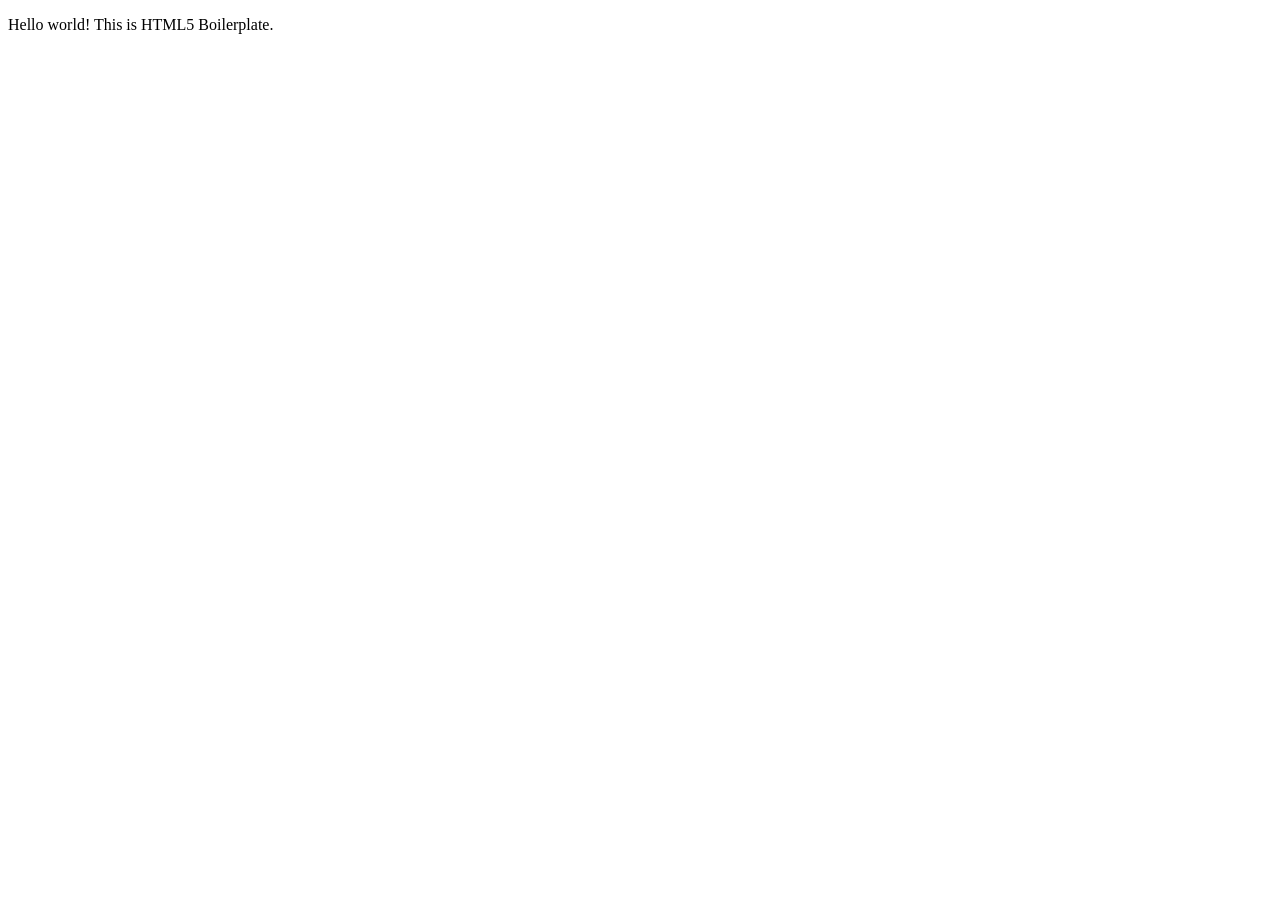
==== index.html @ 66873d32 "Initial" ====
<!doctype html>
<html class="no-js" lang="">

<head>
  <meta charset="utf-8">
  <meta name="viewport" content="width=device-width, initial-scale=1">
  <title></title>
  <link rel="stylesheet" href="css/style.css">
  <meta name="description" content="">

  <meta property="og:title" content="">
  <meta property="og:type" content="">
  <meta property="og:url" content="">
  <meta property="og:image" content="">
  <meta property="og:image:alt" content="">

  <link rel="icon" href="/favicon.ico" sizes="any">
  <link rel="icon" href="/icon.svg" type="image/svg+xml">
  <link rel="apple-touch-icon" href="icon.png">

  <link rel="manifest" href="site.webmanifest">
  <meta name="theme-color" content="#fafafa">
</head>

<body>

  <!-- Add your site or application content here -->
  <p>Hello world! This is HTML5 Boilerplate.</p>
  <script src="js/app.js"></script>

</body>

</html>
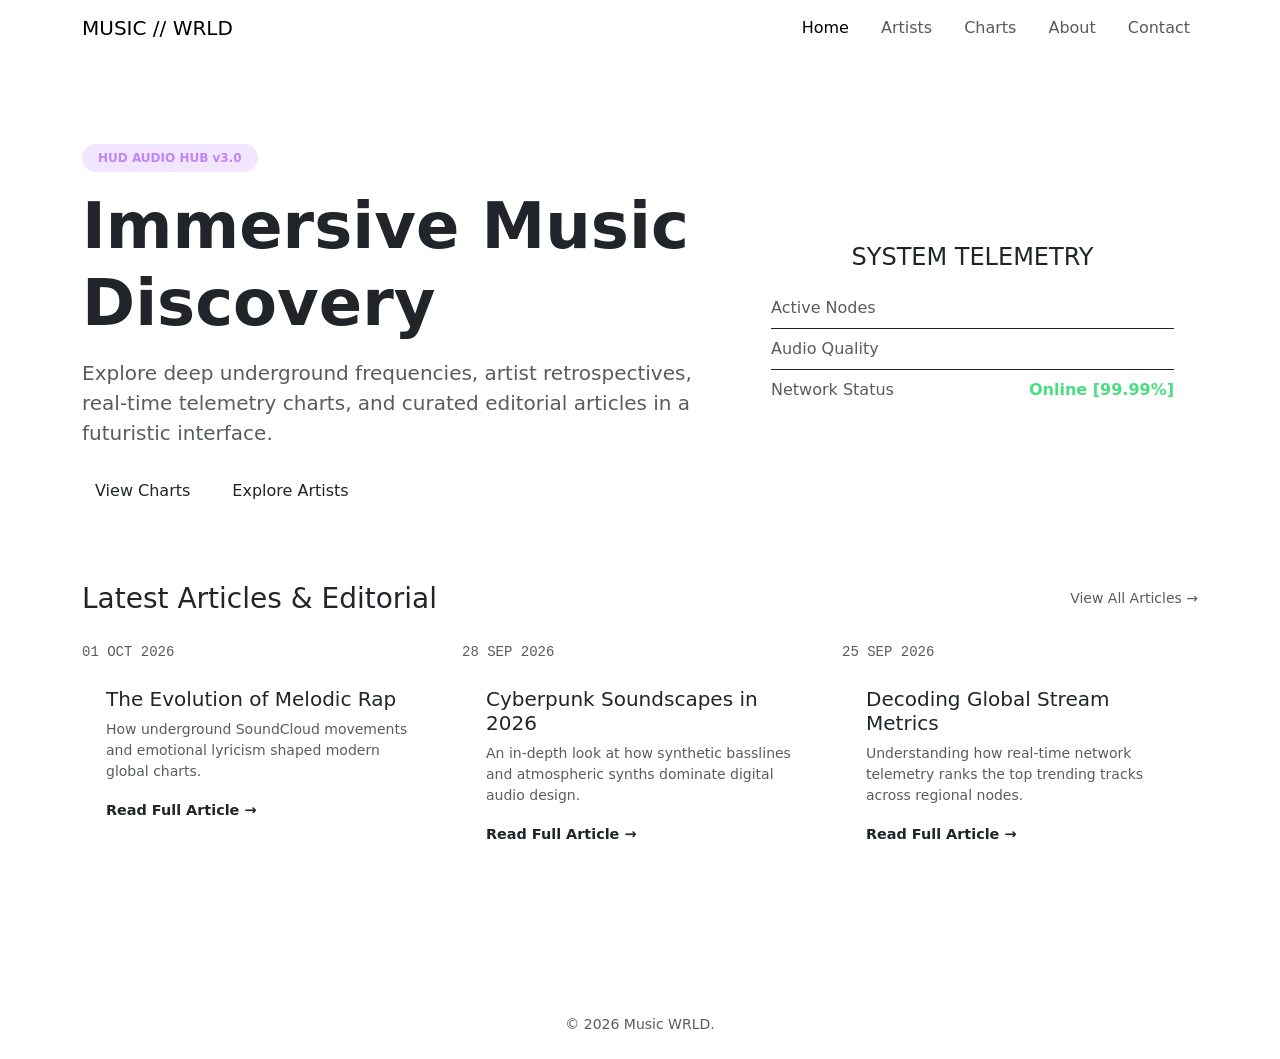
==== commit 372f3e01: "Yernur - about + contact" ====
--- a/index.html
+++ b/index.html
@@ -1,33 +1,117 @@
-<!doctype html>
-<html class="no-js" lang="">
+<!DOCTYPE html>
+<html lang="ru">
+<head>
+  <meta charset="UTF-8">
+  <meta name="viewport" content="width=device-width, initial-scale=1.0">
+  <title>Music WRLD - Home</title>
+  <link href="https://cdn.jsdelivr.net/npm/bootstrap@5.3.0/dist/css/bootstrap.min.css" rel="stylesheet">
+  <link rel="stylesheet" href="style.css">
+</head>
+<body>
+<header>
+  <nav class="navbar navbar-expand-lg navbar-hud fixed-top">
+    <div class="container">
+      <a class="navbar-brand" href="index.html">MUSIC // WRLD</a>
+      <button class="navbar-toggler border-0 text-white" type="button" data-bs-toggle="collapse" data-bs-target="#navbarNav">
+        <span class="navbar-toggler-icon" style="filter: invert(1);"></span>
+      </button>
+      <div class="collapse navbar-collapse justify-content-end" id="navbarNav">
+        <ul class="navbar-nav gap-3">
+          <li class="nav-item"><a class="nav-link active" href="index.html">Home</a></li>
+          <li class="nav-item"><a class="nav-link" href="artists.html">Artists</a></li>
+          <li class="nav-item"><a class="nav-link" href="charts.html">Charts</a></li>
+          <li class="nav-item"><a class="nav-link" href="about.html">About</a></li>
+          <li class="nav-item"><a class="nav-link" href="contact.html">Contact</a></li>
+        </ul>
+      </div>
+    </div>
+  </nav>
+</header>
 
-<head>
-  <meta charset="utf-8">
-  <meta name="viewport" content="width=device-width, initial-scale=1">
-  <title></title>
-  <link rel="stylesheet" href="css/style.css">
-  <meta name="description" content="">
+<main class="container py-5 mt-5">
+  <!-- Hero Section -->
+  <section class="row align-items-center py-5">
+    <div class="col-lg-7 text-center text-lg-start">
+      <span class="badge mb-3 px-3 py-2" style="background: rgba(168, 85, 247, 0.15); border: 1px solid var(--border-hud); color: #c084fc; border-radius: 20px;">HUD AUDIO HUB v3.0</span>
+      <h1 class="display-3 fw-bold mb-3">Immersive Music <span style="color: var(--purple-primary); text-shadow: 0 0 20px var(--purple-glow);">Discovery</span></h1>
+      <p class="text-muted lead mb-4">Explore deep underground frequencies, artist retrospectives, real-time telemetry charts, and curated editorial articles in a futuristic interface.</p>
+      <div class="d-flex gap-3 justify-content-center justify-content-lg-start">
+        <a href="charts.html" class="btn btn-hud">View Charts</a>
+        <a href="artists.html" class="btn btn-outline-hud">Explore Artists</a>
+      </div>
+    </div>
+    <div class="col-lg-5 mt-5 mt-lg-0">
+      <div class="hud-card p-4">
+        <h3 class="h4 mb-3 text-center" style="color: var(--purple-primary);">SYSTEM TELEMETRY</h3>
+        <div class="d-flex justify-content-between py-2 border-bottom" style="border-color: var(--border-hud) !important;">
+          <span class="text-muted">Active Nodes</span>
+          <strong class="text-white">3,120,490</strong>
+        </div>
+        <div class="d-flex justify-content-between py-2 border-bottom" style="border-color: var(--border-hud) !important;">
+          <span class="text-muted">Audio Quality</span>
+          <strong class="text-white">Lossless [FLAC 24-bit]</strong>
+        </div>
+        <div class="d-flex justify-content-between py-2">
+          <span class="text-muted">Network Status</span>
+          <strong style="color: #4ade80;">Online [99.99%]</strong>
+        </div>
+      </div>
+    </div>
+  </section>
 
-  <meta property="og:title" content="">
-  <meta property="og:type" content="">
-  <meta property="og:url" content="">
-  <meta property="og:image" content="">
-  <meta property="og:image:alt" content="">
+  <!-- Editorial Articles Section -->
+  <section class="py-4">
+    <div class="d-flex justify-content-between align-items-center mb-4">
+      <h2 class="h3 mb-0" style="color: var(--purple-primary);">Latest Articles & Editorial</h2>
+      <a href="#" class="text-muted small text-decoration-none">View All Articles →</a>
+    </div>
+    <div class="row g-4">
+      <div class="col-md-4">
+        <div class="hud-card h-100">
+          <div class="article-thumb">
+            <span class="badge bg-purple position-absolute top-0 start-0 m-3" style="background: var(--purple-primary) !important;">Culture</span>
+            <span class="font-monospace text-muted small">01 OCT 2026</span>
+          </div>
+          <div class="p-4">
+            <h3 class="h5">The Evolution of Melodic Rap</h3>
+            <p class="text-muted small mb-3">How underground SoundCloud movements and emotional lyricism shaped modern global charts.</p>
+            <a href="#" class="text-decoration-none fw-bold" style="color: var(--purple-primary); font-size: 0.9rem;">Read Full Article →</a>
+          </div>
+        </div>
+      </div>
+      <div class="col-md-4">
+        <div class="hud-card h-100">
+          <div class="article-thumb">
+            <span class="badge position-absolute top-0 start-0 m-3" style="background: var(--purple-primary) !important;">Technology</span>
+            <span class="font-monospace text-muted small">28 SEP 2026</span>
+          </div>
+          <div class="p-4">
+            <h3 class="h5">Cyberpunk Soundscapes in 2026</h3>
+            <p class="text-muted small mb-3">An in-depth look at how synthetic basslines and atmospheric synths dominate digital audio design.</p>
+            <a href="#" class="text-decoration-none fw-bold" style="color: var(--purple-primary); font-size: 0.9rem;">Read Full Article →</a>
+          </div>
+        </div>
+      </div>
+      <div class="col-md-4">
+        <div class="hud-card h-100">
+          <div class="article-thumb">
+            <span class="badge position-absolute top-0 start-0 m-3" style="background: var(--purple-primary) !important;">Analysis</span>
+            <span class="font-monospace text-muted small">25 SEP 2026</span>
+          </div>
+          <div class="p-4">
+            <h3 class="h5">Decoding Global Stream Metrics</h3>
+            <p class="text-muted small mb-3">Understanding how real-time network telemetry ranks the top trending tracks across regional nodes.</p>
+            <a href="#" class="text-decoration-none fw-bold" style="color: var(--purple-primary); font-size: 0.9rem;">Read Full Article →</a>
+          </div>
+        </div>
+      </div>
+    </div>
+  </section>
+</main>
 
-  <link rel="icon" href="/favicon.ico" sizes="any">
-  <link rel="icon" href="/icon.svg" type="image/svg+xml">
-  <link rel="apple-touch-icon" href="icon.png">
-
-  <link rel="manifest" href="site.webmanifest">
-  <meta name="theme-color" content="#fafafa">
-</head>
-
-<body>
-
-  <!-- Add your site or application content here -->
-  <p>Hello world! This is HTML5 Boilerplate.</p>
-  <script src="js/app.js"></script>
-
+<footer class="py-4 text-center text-muted small mt-5">
+  <div class="container">&copy; 2026 Music WRLD.</div>
+</footer>
+<script src="https://cdn.jsdelivr.net/npm/bootstrap@5.3.0/dist/js/bootstrap.bundle.min.js"></script>
 </body>
-
 </html>
